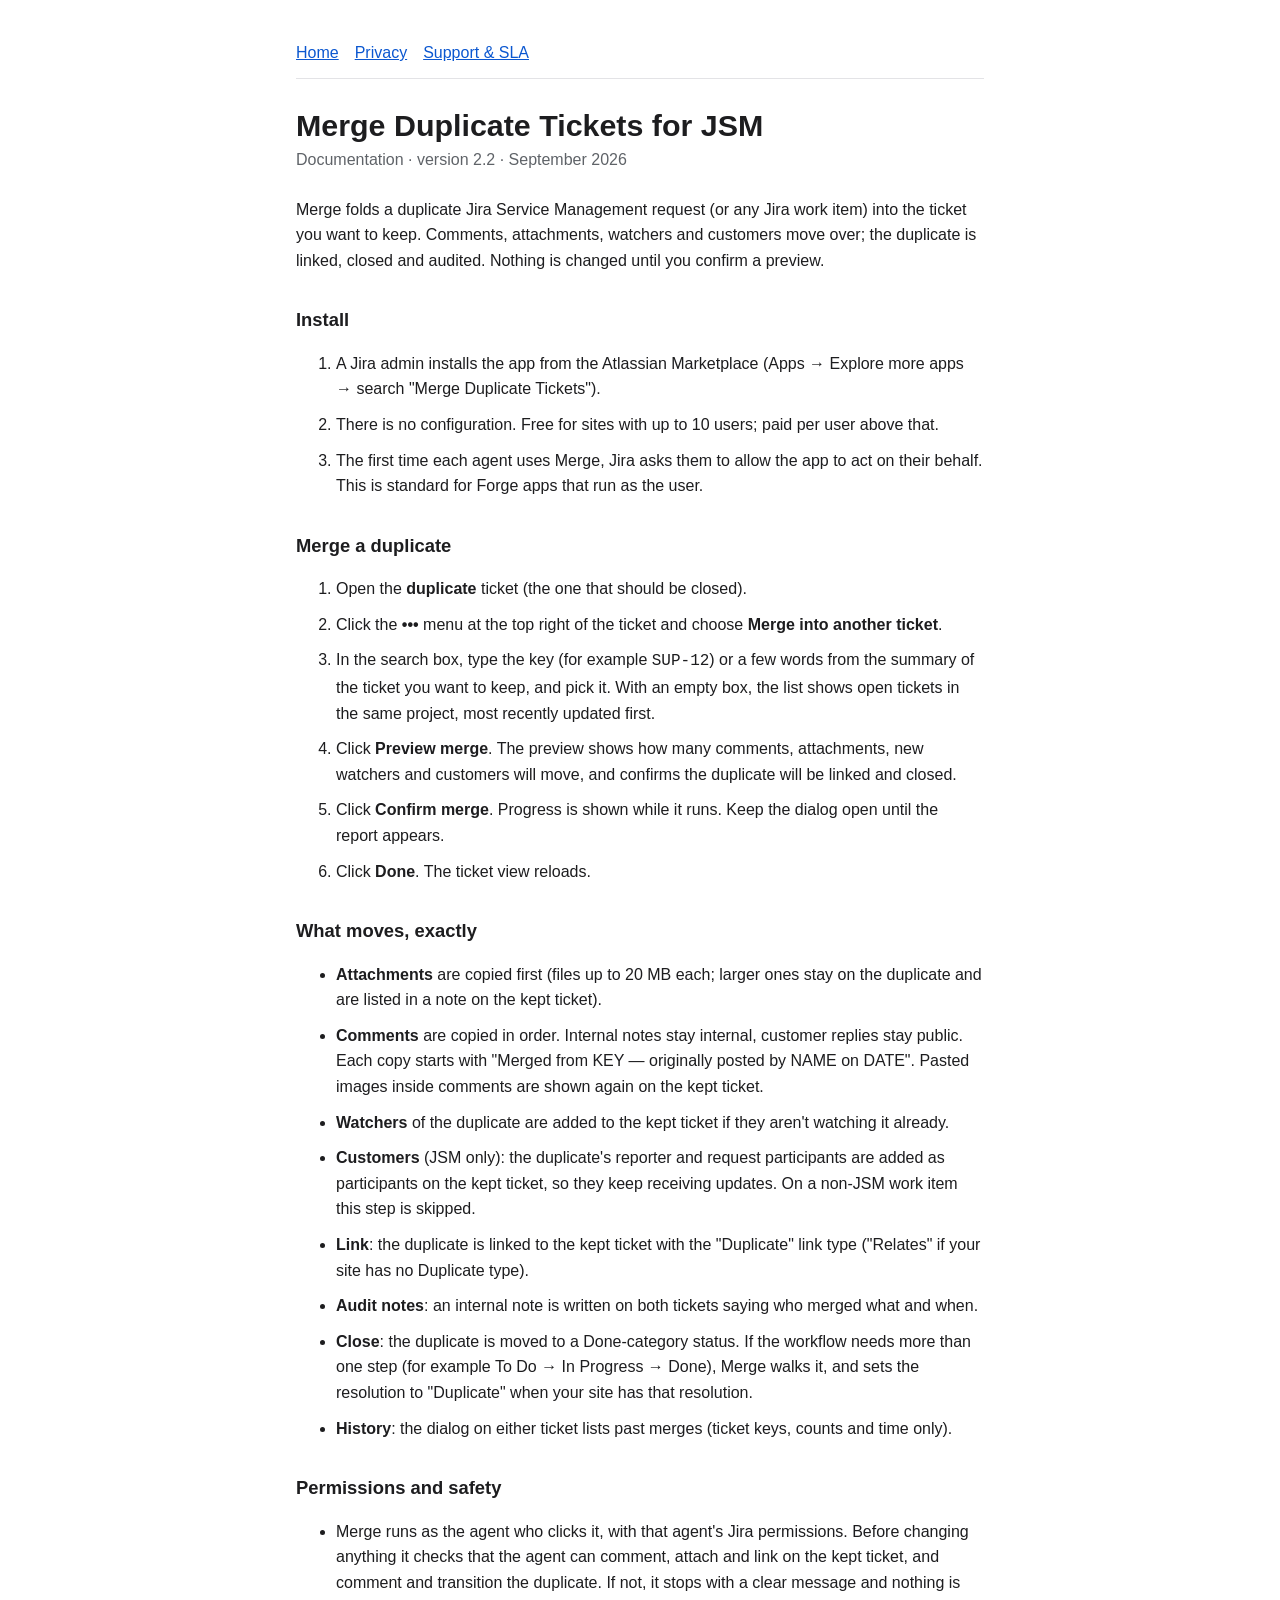
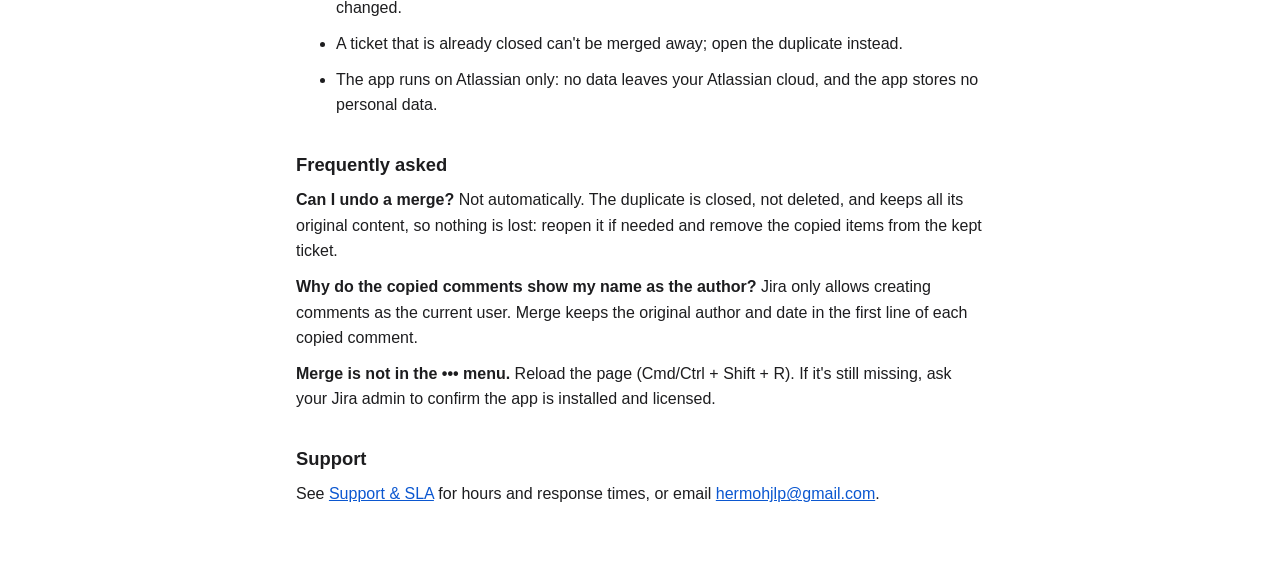
==== merge/index.html @ 74cdcdda "Merge documentation page; privacy: merge history holds no personal data Co-Authored-By: Claude Fable" ====
<!doctype html>
<html lang="en">
<head>
<meta charset="utf-8">
<meta name="viewport" content="width=device-width, initial-scale=1">
<title>Merge Duplicate Tickets for JSM · Documentation · HLP Labs</title>
<link rel="stylesheet" href="../style.css">
</head>
<body><div class="wrap">
<nav><a href="../">Home</a><a href="../privacy.html">Privacy</a><a href="../sla.html">Support &amp; SLA</a></nav>
<h1>Merge Duplicate Tickets for JSM</h1>
<p class="meta">Documentation · version 2.2 · September 2026</p>

<p>Merge folds a duplicate Jira Service Management request (or any Jira work item) into the ticket you want to keep. Comments, attachments, watchers and customers move over; the duplicate is linked, closed and audited. Nothing is changed until you confirm a preview.</p>

<h2>Install</h2>
<ol>
  <li>A Jira admin installs the app from the Atlassian Marketplace (Apps → Explore more apps → search "Merge Duplicate Tickets").</li>
  <li>There is no configuration. Free for sites with up to 10 users; paid per user above that.</li>
  <li>The first time each agent uses Merge, Jira asks them to allow the app to act on their behalf. This is standard for Forge apps that run as the user.</li>
</ol>

<h2>Merge a duplicate</h2>
<ol>
  <li>Open the <strong>duplicate</strong> ticket (the one that should be closed).</li>
  <li>Click the <strong>•••</strong> menu at the top right of the ticket and choose <strong>Merge into another ticket</strong>.</li>
  <li>In the search box, type the key (for example <code>SUP-12</code>) or a few words from the summary of the ticket you want to keep, and pick it. With an empty box, the list shows open tickets in the same project, most recently updated first.</li>
  <li>Click <strong>Preview merge</strong>. The preview shows how many comments, attachments, new watchers and customers will move, and confirms the duplicate will be linked and closed.</li>
  <li>Click <strong>Confirm merge</strong>. Progress is shown while it runs. Keep the dialog open until the report appears.</li>
  <li>Click <strong>Done</strong>. The ticket view reloads.</li>
</ol>

<h2>What moves, exactly</h2>
<ul>
  <li><strong>Attachments</strong> are copied first (files up to 20 MB each; larger ones stay on the duplicate and are listed in a note on the kept ticket).</li>
  <li><strong>Comments</strong> are copied in order. Internal notes stay internal, customer replies stay public. Each copy starts with "Merged from KEY — originally posted by NAME on DATE". Pasted images inside comments are shown again on the kept ticket.</li>
  <li><strong>Watchers</strong> of the duplicate are added to the kept ticket if they aren't watching it already.</li>
  <li><strong>Customers</strong> (JSM only): the duplicate's reporter and request participants are added as participants on the kept ticket, so they keep receiving updates. On a non-JSM work item this step is skipped.</li>
  <li><strong>Link</strong>: the duplicate is linked to the kept ticket with the "Duplicate" link type ("Relates" if your site has no Duplicate type).</li>
  <li><strong>Audit notes</strong>: an internal note is written on both tickets saying who merged what and when.</li>
  <li><strong>Close</strong>: the duplicate is moved to a Done-category status. If the workflow needs more than one step (for example To Do → In Progress → Done), Merge walks it, and sets the resolution to "Duplicate" when your site has that resolution.</li>
  <li><strong>History</strong>: the dialog on either ticket lists past merges (ticket keys, counts and time only).</li>
</ul>

<h2>Permissions and safety</h2>
<ul>
  <li>Merge runs as the agent who clicks it, with that agent's Jira permissions. Before changing anything it checks that the agent can comment, attach and link on the kept ticket, and comment and transition the duplicate. If not, it stops with a clear message and nothing is changed.</li>
  <li>A ticket that is already closed can't be merged away; open the duplicate instead.</li>
  <li>The app runs on Atlassian only: no data leaves your Atlassian cloud, and the app stores no personal data.</li>
</ul>

<h2>Frequently asked</h2>
<p><strong>Can I undo a merge?</strong> Not automatically. The duplicate is closed, not deleted, and keeps all its original content, so nothing is lost: reopen it if needed and remove the copied items from the kept ticket.</p>
<p><strong>Why do the copied comments show my name as the author?</strong> Jira only allows creating comments as the current user. Merge keeps the original author and date in the first line of each copied comment.</p>
<p><strong>Merge is not in the ••• menu.</strong> Reload the page (Cmd/Ctrl + Shift + R). If it's still missing, ask your Jira admin to confirm the app is installed and licensed.</p>

<h2>Support</h2>
<p>See <a href="../sla.html">Support &amp; SLA</a> for hours and response times, or email <a href="mailto:hermohjlp@gmail.com">hermohjlp@gmail.com</a>.</p>
</div></body>
</html>
---- style.css ----
:root { --bg:#fff; --fg:#1d1d1f; --muted:#5f6368; --line:#e3e3e6; --link:#0b57d0; }
@media (prefers-color-scheme: dark) { :root { --bg:#141416; --fg:#ececef; --muted:#a3a3ab; --line:#2c2c31; --link:#8ab4f8; } }
* { box-sizing: border-box; }
body { margin:0; background:var(--bg); color:var(--fg); font:16px/1.6 -apple-system, BlinkMacSystemFont, "Segoe UI", Roboto, sans-serif; }
.wrap { max-width:720px; margin:0 auto; padding:40px 16px 64px; }
h1 { font-size:1.9rem; line-height:1.2; margin:0 0 4px; }
h2 { font-size:1.15rem; margin:32px 0 8px; }
p, li { margin:0 0 10px; }
a { color:var(--link); }
.meta { color:var(--muted); margin-bottom:24px; }
nav { border-bottom:1px solid var(--line); padding-bottom:12px; margin-bottom:28px; }
nav a { margin-right:16px; }
table { width:100%; border-collapse:collapse; margin:8px 0 12px; }
th, td { text-align:left; padding:8px 10px; border-bottom:1px solid var(--line); vertical-align:top; }
th { color:var(--muted); font-weight:600; font-size:.9rem; }
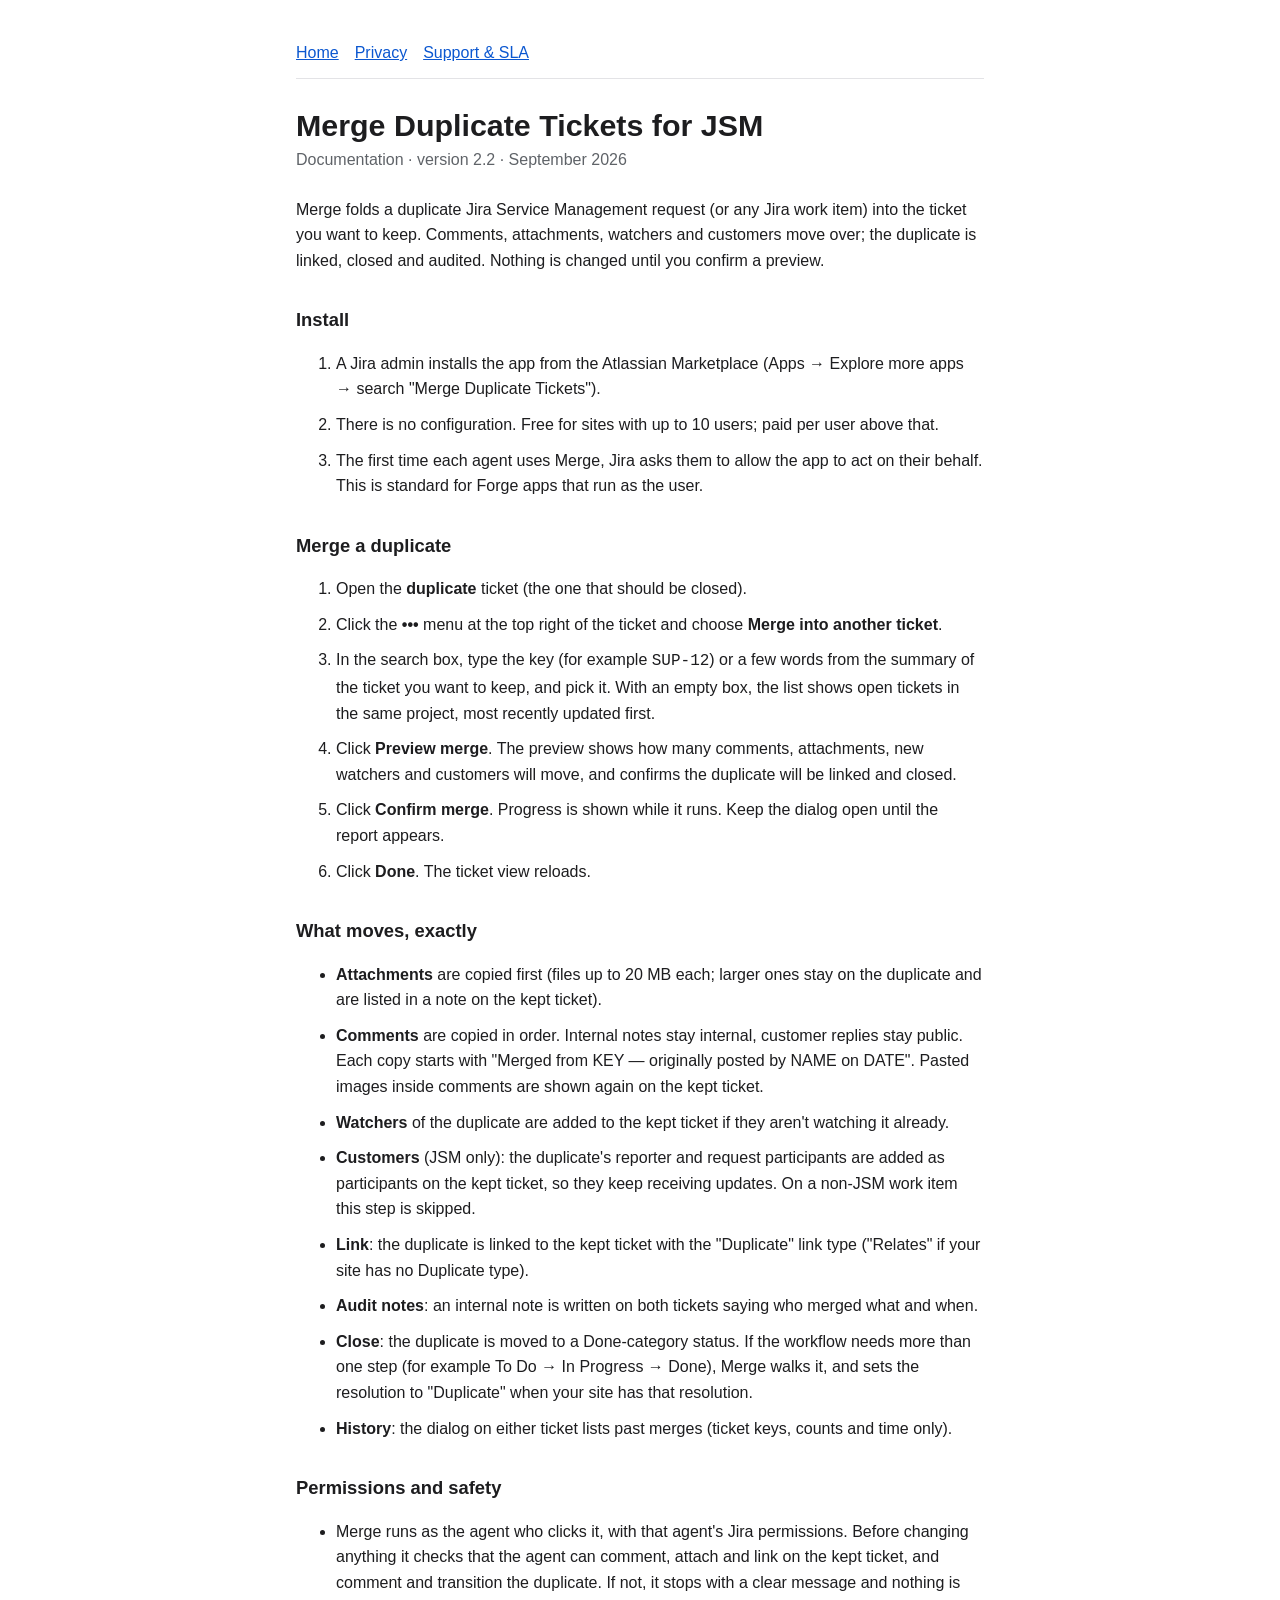
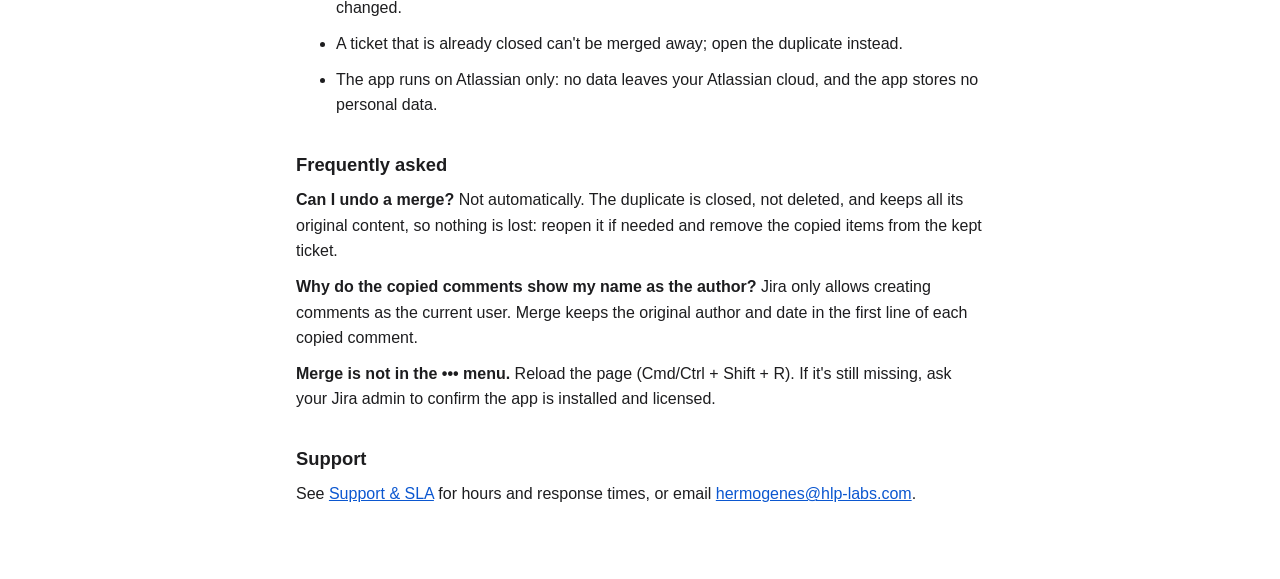
==== commit b0942b05: "Contact email: hermogenes@hlp-labs.com (site now on hlp-labs.com) Co-Authored-By: Claude Opus 5.5 (1" ====
--- a/merge/index.html
+++ b/merge/index.html
@@ -55,6 +55,6 @@
 <p><strong>Merge is not in the ••• menu.</strong> Reload the page (Cmd/Ctrl + Shift + R). If it's still missing, ask your Jira admin to confirm the app is installed and licensed.</p>
 
 <h2>Support</h2>
-<p>See <a href="../sla.html">Support &amp; SLA</a> for hours and response times, or email <a href="mailto:hermohjlp@gmail.com">hermohjlp@gmail.com</a>.</p>
+<p>See <a href="../sla.html">Support &amp; SLA</a> for hours and response times, or email <a href="mailto:hermogenes@hlp-labs.com">hermogenes@hlp-labs.com</a>.</p>
 </div></body>
 </html>
